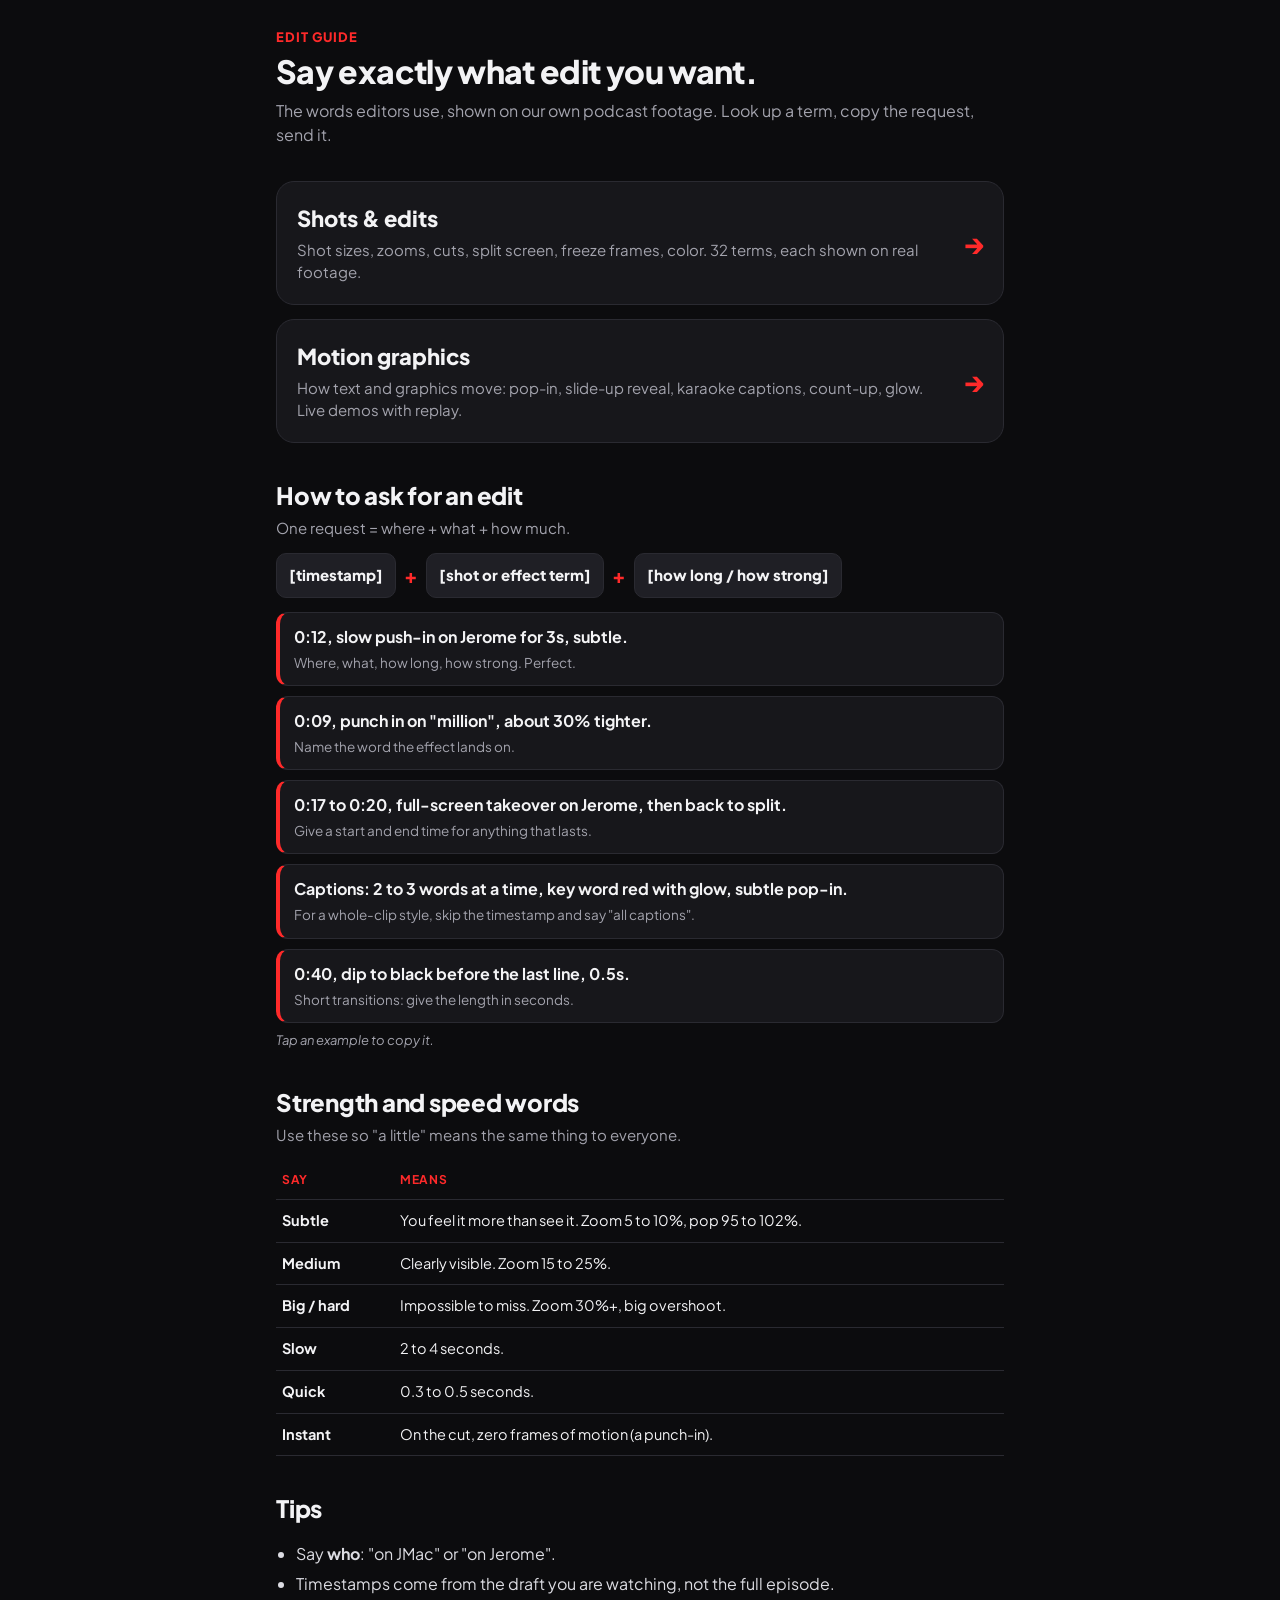
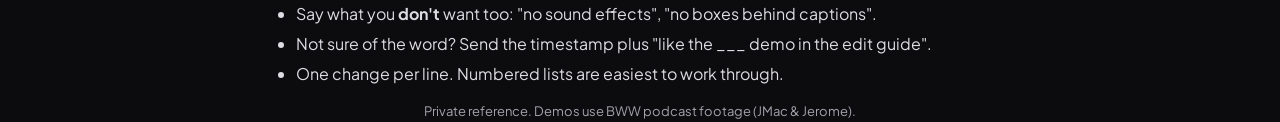
==== edit-guide/index.html @ 61725a43 "edit-guide: initial publish" ====
<!doctype html>
<html lang="en"><head><meta charset="utf-8">
<meta name="viewport" content="width=device-width,initial-scale=1,viewport-fit=cover">
<meta name="robots" content="noindex,nofollow"><meta name="theme-color" content="#0c0c0e">
<title>Edit Guide: how to ask for an edit</title>
<link rel="preconnect" href="https://fonts.googleapis.com"><link rel="preconnect" href="https://fonts.gstatic.com" crossorigin>
<link href="https://fonts.googleapis.com/css2?family=Plus+Jakarta+Sans:wght@400;600;700;800&display=swap" rel="stylesheet">
<link rel="stylesheet" href="style.css">
</head><body>
<main class="wrap">
<header class="top"><div class="eyebrow">Edit guide</div>
<h1>Say exactly what edit you want.</h1>
<p class="lead">The words editors use, shown on our own podcast footage. Look up a term, copy the request, send it.</p></header>

<div class="hub">
  <a href="shots-and-edits.html"><h3>Shots &amp; edits</h3><p>Shot sizes, zooms, cuts, split screen, freeze frames, color. 32 terms, each shown on real footage.</p><span class="go">&rarr;</span></a>
  <a href="motion-graphics.html"><h3>Motion graphics</h3><p>How text and graphics move: pop-in, slide-up reveal, karaoke captions, count-up, glow. Live demos with replay.</p><span class="go">&rarr;</span></a>
</div>

<h2>How to ask for an edit</h2>
<p class="sub">One request = where + what + how much.</p>
<div class="formula"><span class="t">[timestamp]</span><span class="p">+</span><span class="t">[shot or effect term]</span><span class="p">+</span><span class="t">[how long / how strong]</span></div>

<ul class="examples" id="ex">
  <li><span class="q">0:12, slow push-in on Jerome for 3s, subtle.</span><span class="why">Where, what, how long, how strong. Perfect.</span></li>
  <li><span class="q">0:09, punch in on "million", about 30% tighter.</span><span class="why">Name the word the effect lands on.</span></li>
  <li><span class="q">0:17 to 0:20, full-screen takeover on Jerome, then back to split.</span><span class="why">Give a start and end time for anything that lasts.</span></li>
  <li><span class="q">Captions: 2 to 3 words at a time, key word red with glow, subtle pop-in.</span><span class="why">For a whole-clip style, skip the timestamp and say "all captions".</span></li>
  <li><span class="q">0:40, dip to black before the last line, 0.5s.</span><span class="why">Short transitions: give the length in seconds.</span></li>
</ul>
<p class="note">Tap an example to copy it.</p>

<h2>Strength and speed words</h2>
<p class="sub">Use these so "a little" means the same thing to everyone.</p>
<table class="scale">
  <tr><th>Say</th><th>Means</th></tr>
  <tr><td><b>Subtle</b></td><td>You feel it more than see it. Zoom 5 to 10%, pop 95 to 102%.</td></tr>
  <tr><td><b>Medium</b></td><td>Clearly visible. Zoom 15 to 25%.</td></tr>
  <tr><td><b>Big / hard</b></td><td>Impossible to miss. Zoom 30%+, big overshoot.</td></tr>
  <tr><td><b>Slow</b></td><td>2 to 4 seconds.</td></tr>
  <tr><td><b>Quick</b></td><td>0.3 to 0.5 seconds.</td></tr>
  <tr><td><b>Instant</b></td><td>On the cut, zero frames of motion (a punch-in).</td></tr>
</table>

<h2>Tips</h2>
<ul class="tips">
  <li>Say <b>who</b>: "on JMac" or "on Jerome".</li>
  <li>Timestamps come from the draft you are watching, not the full episode.</li>
  <li>Say what you <b>don't</b> want too: "no sound effects", "no boxes behind captions".</li>
  <li>Not sure of the word? Send the timestamp plus "like the ___ demo in the edit guide".</li>
  <li>One change per line. Numbered lists are easiest to work through.</li>
</ul>
</main>
<footer class="wrap">Private reference. Demos use BWW podcast footage (JMac &amp; Jerome).</footer>
<script>
document.querySelectorAll("#ex li").forEach(li => li.addEventListener("click", () => {
  const t = li.querySelector(".q").textContent;
  (navigator.clipboard ? navigator.clipboard.writeText(t) : Promise.reject()).then(() => {
    li.classList.add("copied"); setTimeout(() => li.classList.remove("copied"), 1200);
  }).catch(()=>{});
}));
</script>
</body></html>
---- edit-guide/style.css ----
:root{
  --bg:#0c0c0e; --card:#17171b; --card2:#1f1f25; --line:#2a2a31;
  --text:#f3f3f5; --muted:#a3a3ad; --red:#FF2A2A; --red-soft:rgba(255,42,42,.14);
  --radius:18px;
}
*{box-sizing:border-box;-webkit-tap-highlight-color:transparent}
html{scroll-behavior:smooth;scroll-padding-top:74px}
body{margin:0;background:var(--bg);color:var(--text);
  font-family:"Plus Jakarta Sans",system-ui,-apple-system,sans-serif;font-size:16px;line-height:1.5;
  -webkit-text-size-adjust:100%;padding-bottom:env(safe-area-inset-bottom)}
a{color:inherit}
.wrap{max-width:760px;margin:0 auto;padding:0 16px}
header.top{padding:28px 0 8px}
.eyebrow{color:var(--red);font-weight:800;letter-spacing:.08em;text-transform:uppercase;font-size:13px}
h1{font-size:32px;line-height:1.1;margin:6px 0 10px;font-weight:800;letter-spacing:-.02em}
h2{font-size:24px;margin:34px 0 4px;font-weight:800;letter-spacing:-.01em}
h2 + .sub{color:var(--muted);margin:0 0 14px;font-size:15px}
p.lead{color:var(--muted);margin:0 0 8px;font-size:16px}
.back{display:inline-flex;align-items:center;gap:6px;color:var(--muted);text-decoration:none;font-weight:700;font-size:15px;padding:10px 0;min-height:44px}

/* sticky section chips */
nav.chips{position:sticky;top:0;z-index:20;background:rgba(12,12,14,.92);backdrop-filter:blur(10px);-webkit-backdrop-filter:blur(10px);
  border-bottom:1px solid var(--line)}
nav.chips .row{display:flex;gap:8px;overflow-x:auto;padding:10px 16px;max-width:760px;margin:0 auto;scrollbar-width:none}
nav.chips .row::-webkit-scrollbar{display:none}
nav.chips a{flex:none;text-decoration:none;font-weight:700;font-size:15px;padding:10px 16px;border-radius:999px;background:var(--card2);min-height:44px;display:flex;align-items:center}
nav.chips a:active{background:var(--red);color:#fff}

/* term cards */
.card{background:var(--card);border:1px solid var(--line);border-radius:var(--radius);padding:14px;margin:0 0 14px}
.card .head{display:grid;grid-template-columns:42% 1fr;gap:14px;align-items:start}
.card .media{position:relative;border-radius:12px;overflow:hidden;background:#000;aspect-ratio:9/16}
.card .media.wide{aspect-ratio:16/9}
.card video,.card .media img{width:100%;height:100%;object-fit:cover;display:block}
.card .speed{position:absolute;right:6px;bottom:6px;font-size:11px;font-weight:800;background:rgba(0,0,0,.65);padding:3px 7px;border-radius:999px;color:#fff;pointer-events:none}
.card h3{margin:0 0 2px;font-size:20px;line-height:1.2;font-weight:800}
.card .abbr{display:inline-block;color:var(--red);font-weight:800;font-size:13px;letter-spacing:.04em;margin-bottom:6px}
.card .def{margin:0;font-size:15px;color:#dcdce2}
.card .when{margin:12px 0 0;font-size:14.5px;color:var(--muted)}
.card .when b{color:var(--text)}
.ask{margin-top:12px;background:var(--red-soft);border:1px solid rgba(255,42,42,.35);border-radius:12px;padding:12px 14px;
  font-size:15px;cursor:pointer;position:relative;min-height:44px}
.ask .k{display:block;font-size:11px;font-weight:800;letter-spacing:.08em;color:var(--red);text-transform:uppercase;margin-bottom:2px}
.ask.copied::after{content:"Copied";position:absolute;right:10px;top:10px;font-size:11px;font-weight:800;background:var(--red);color:#fff;padding:2px 8px;border-radius:999px}
.note{font-size:13px;color:var(--muted);margin-top:8px;font-style:italic}

/* hub */
.hub{display:grid;gap:14px;margin:18px 0}
.hub a{display:block;text-decoration:none;background:var(--card);border:1px solid var(--line);border-radius:var(--radius);padding:20px;position:relative;overflow:hidden;min-height:120px}
.hub a h3{margin:0 0 4px;font-size:22px;font-weight:800}
.hub a p{margin:0;color:var(--muted);font-size:15px;padding-right:40px}
.hub a .go{position:absolute;right:18px;top:50%;transform:translateY(-50%);font-size:28px;color:var(--red);font-weight:800}
.formula{display:flex;flex-wrap:wrap;gap:8px;align-items:center;margin:14px 0;font-weight:800}
.formula span.t{background:var(--card2);border:1px solid var(--line);border-radius:10px;padding:10px 12px;font-size:15px}
.formula span.p{color:var(--red);font-size:20px}
.examples{list-style:none;padding:0;margin:0;display:grid;gap:10px}
.examples li{background:var(--card);border:1px solid var(--line);border-left:4px solid var(--red);border-radius:12px;padding:12px 14px;cursor:pointer;min-height:44px;position:relative}
.examples li .q{font-weight:700;font-size:16px}
.examples li .why{display:block;color:var(--muted);font-size:13.5px;margin-top:4px}
.examples li.copied::after{content:"Copied";position:absolute;right:10px;top:10px;font-size:11px;font-weight:800;background:var(--red);color:#fff;padding:2px 8px;border-radius:999px}
table.scale{width:100%;border-collapse:collapse;font-size:14.5px;margin:10px 0}
table.scale td,table.scale th{border-bottom:1px solid var(--line);padding:10px 6px;text-align:left;vertical-align:top}
table.scale th{color:var(--red);font-size:12px;letter-spacing:.06em;text-transform:uppercase}
.tips{padding-left:20px;color:#dcdce2}
.tips li{margin:6px 0}
footer{color:var(--muted);font-size:13px;padding:30px 0 40px;text-align:center}

/* diagram (hook/payoff) */
.timeline{display:flex;border-radius:10px;overflow:hidden;font-size:12px;font-weight:800;margin-top:10px}
.timeline div{padding:10px 6px;text-align:center}
.timeline .h{background:var(--red);flex:1}
.timeline .b{background:#33333b;flex:4}
.timeline .p{background:#6a6a74;flex:1.4}
.timeline .k{background:#fff;color:#000;flex:.8}

@media (max-width:370px){.card .head{grid-template-columns:40% 1fr}.card h3{font-size:18px}}
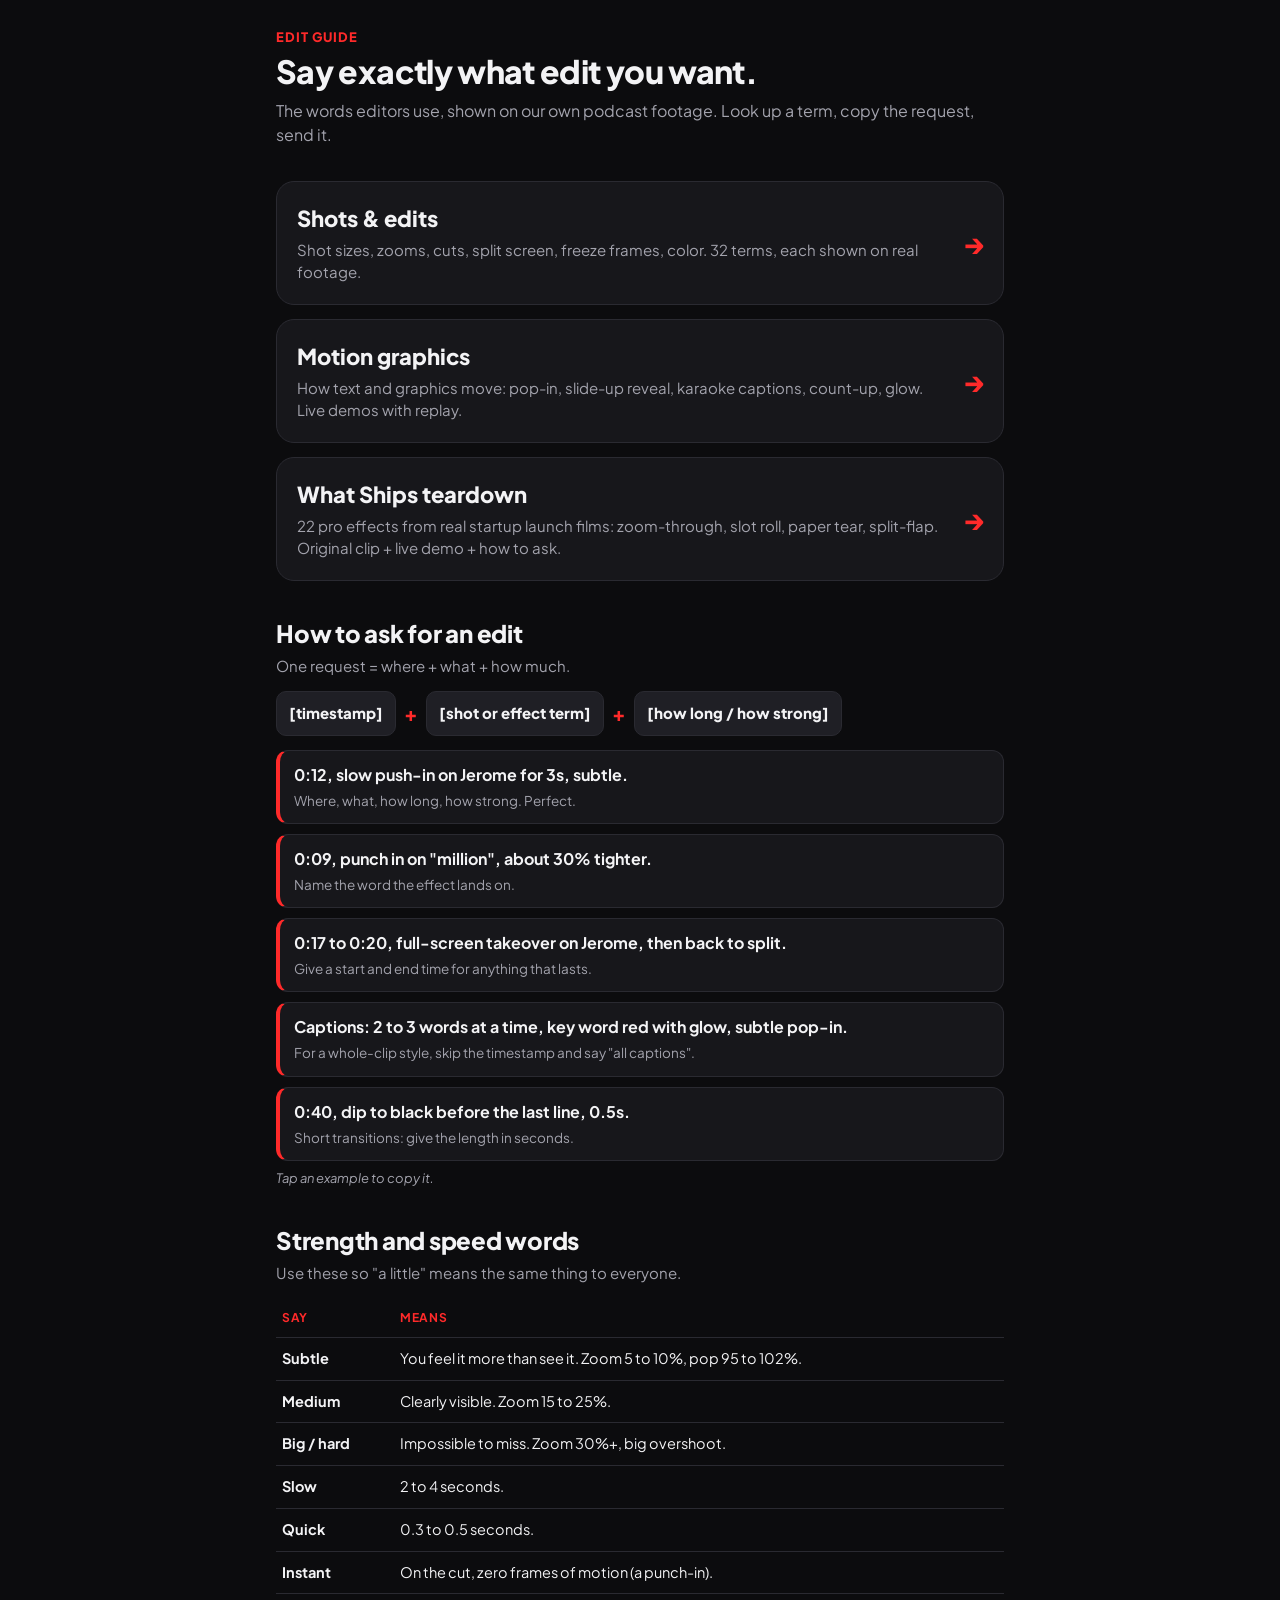
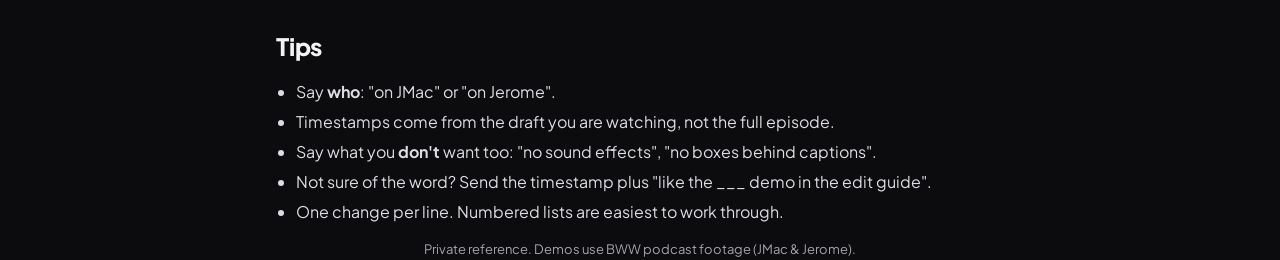
==== commit d7993e91: "edit-guide: update 2026-09-29" ====
--- a/edit-guide/index.html
+++ b/edit-guide/index.html
@@ -15,6 +15,7 @@
 <div class="hub">
   <a href="shots-and-edits.html"><h3>Shots &amp; edits</h3><p>Shot sizes, zooms, cuts, split screen, freeze frames, color. 32 terms, each shown on real footage.</p><span class="go">&rarr;</span></a>
   <a href="motion-graphics.html"><h3>Motion graphics</h3><p>How text and graphics move: pop-in, slide-up reveal, karaoke captions, count-up, glow. Live demos with replay.</p><span class="go">&rarr;</span></a>
+  <a href="whatships-teardown.html"><h3>What Ships teardown</h3><p>22 pro effects from real startup launch films: zoom-through, slot roll, paper tear, split-flap. Original clip + live demo + how to ask.</p><span class="go">&rarr;</span></a>
 </div>
 
 <h2>How to ask for an edit</h2>
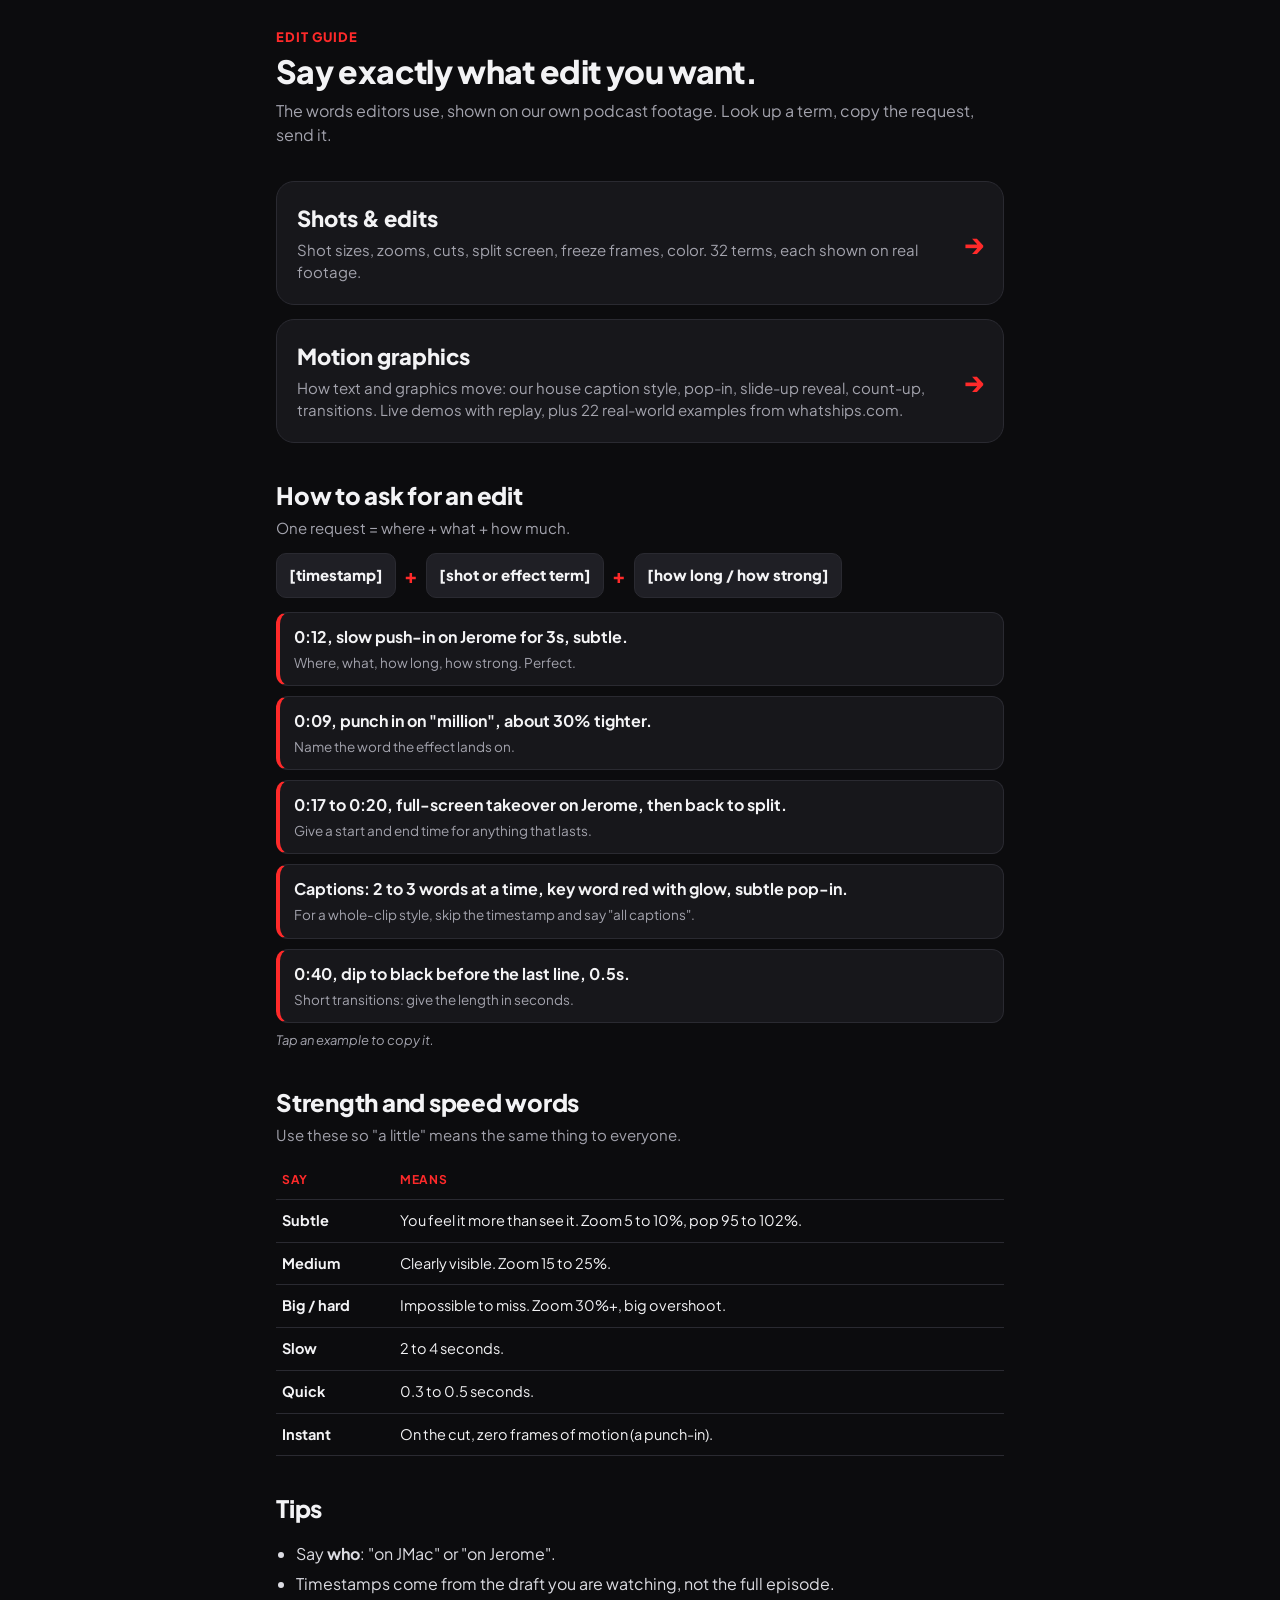
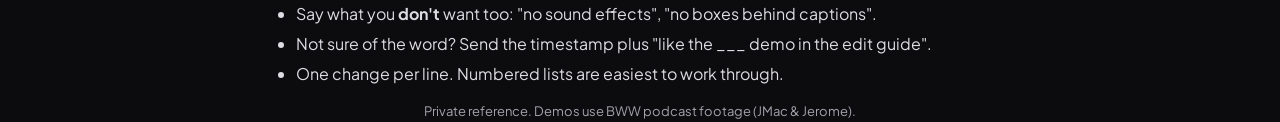
==== commit de8849c1: "edit-guide: update 2026-09-29" ====
--- a/edit-guide/index.html
+++ b/edit-guide/index.html
@@ -14,8 +14,7 @@
 
 <div class="hub">
   <a href="shots-and-edits.html"><h3>Shots &amp; edits</h3><p>Shot sizes, zooms, cuts, split screen, freeze frames, color. 32 terms, each shown on real footage.</p><span class="go">&rarr;</span></a>
-  <a href="motion-graphics.html"><h3>Motion graphics</h3><p>How text and graphics move: pop-in, slide-up reveal, karaoke captions, count-up, glow. Live demos with replay.</p><span class="go">&rarr;</span></a>
-  <a href="whatships-teardown.html"><h3>What Ships teardown</h3><p>22 pro effects from real startup launch films: zoom-through, slot roll, paper tear, split-flap. Original clip + live demo + how to ask.</p><span class="go">&rarr;</span></a>
+  <a href="motion-graphics.html"><h3>Motion graphics</h3><p>How text and graphics move: our house caption style, pop-in, slide-up reveal, count-up, transitions. Live demos with replay, plus 22 real-world examples from whatships.com.</p><span class="go">&rarr;</span></a>
 </div>
 
 <h2>How to ask for an edit</h2>
